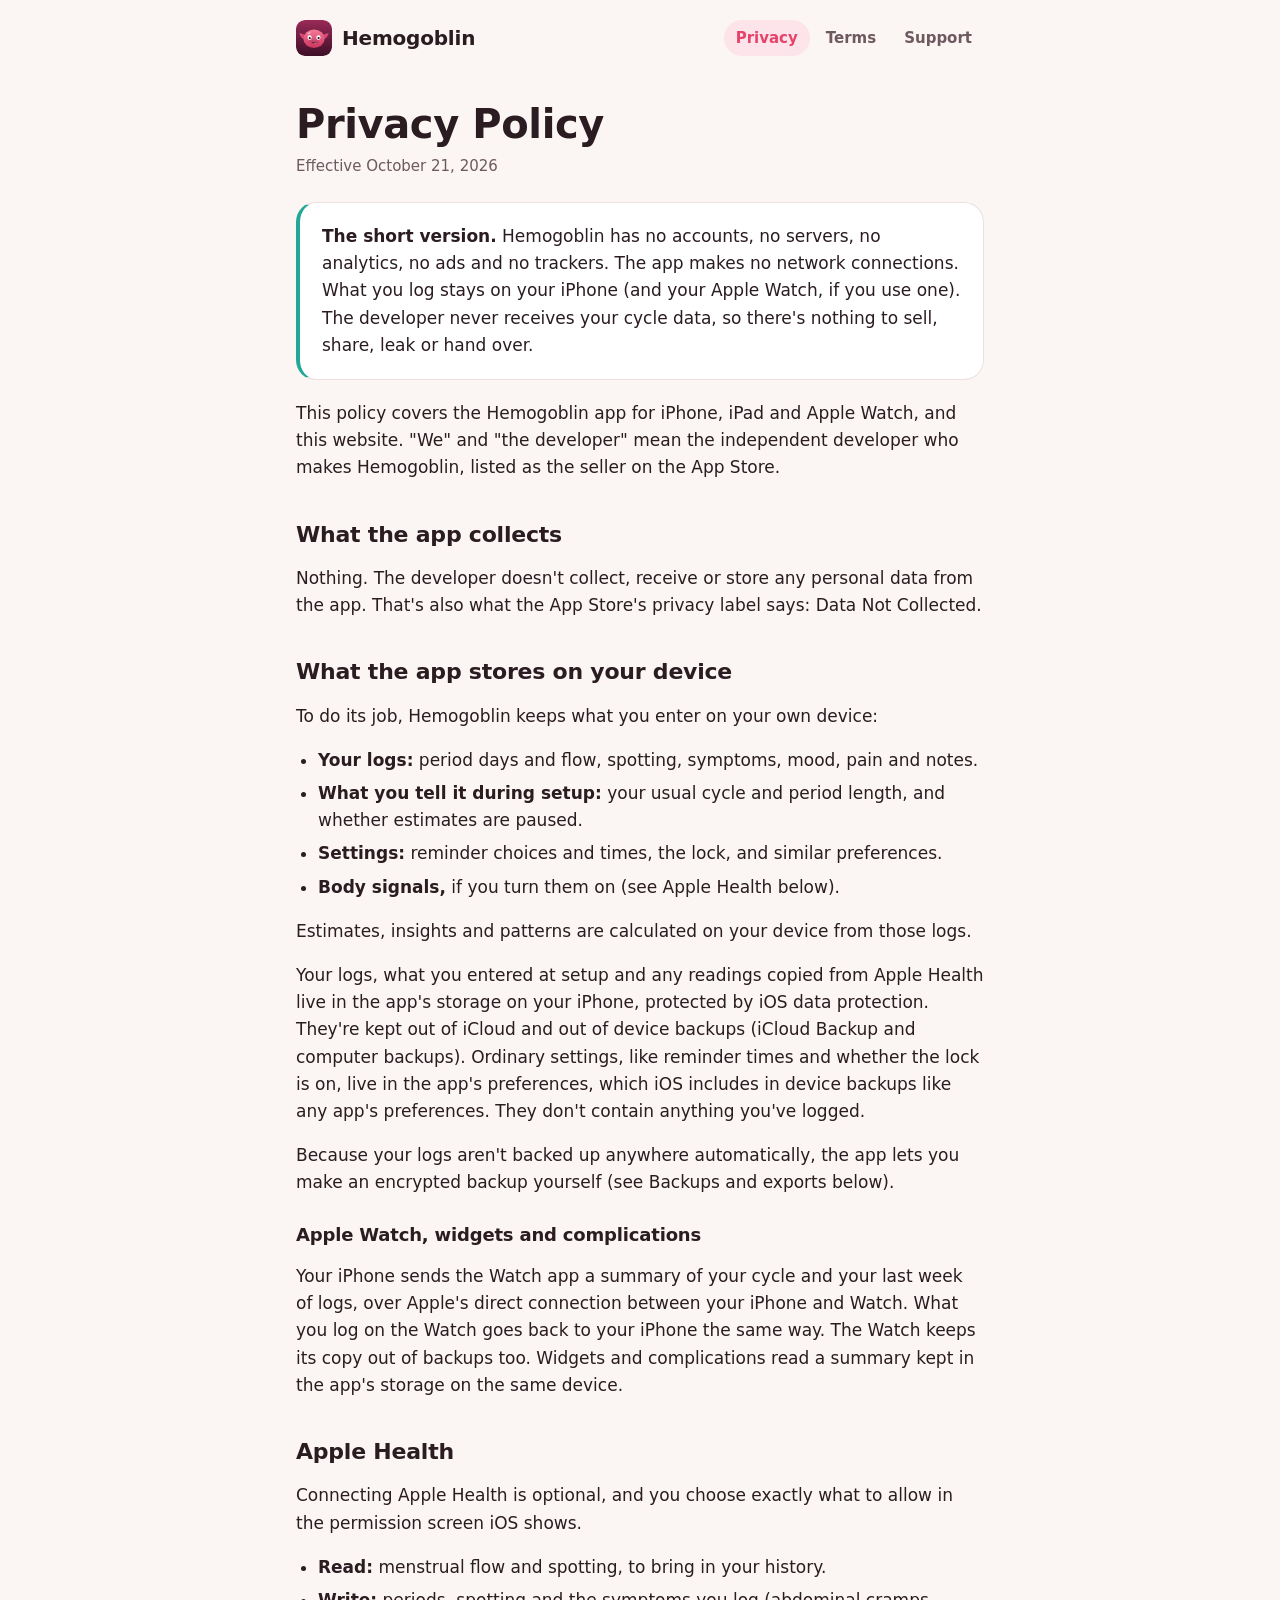
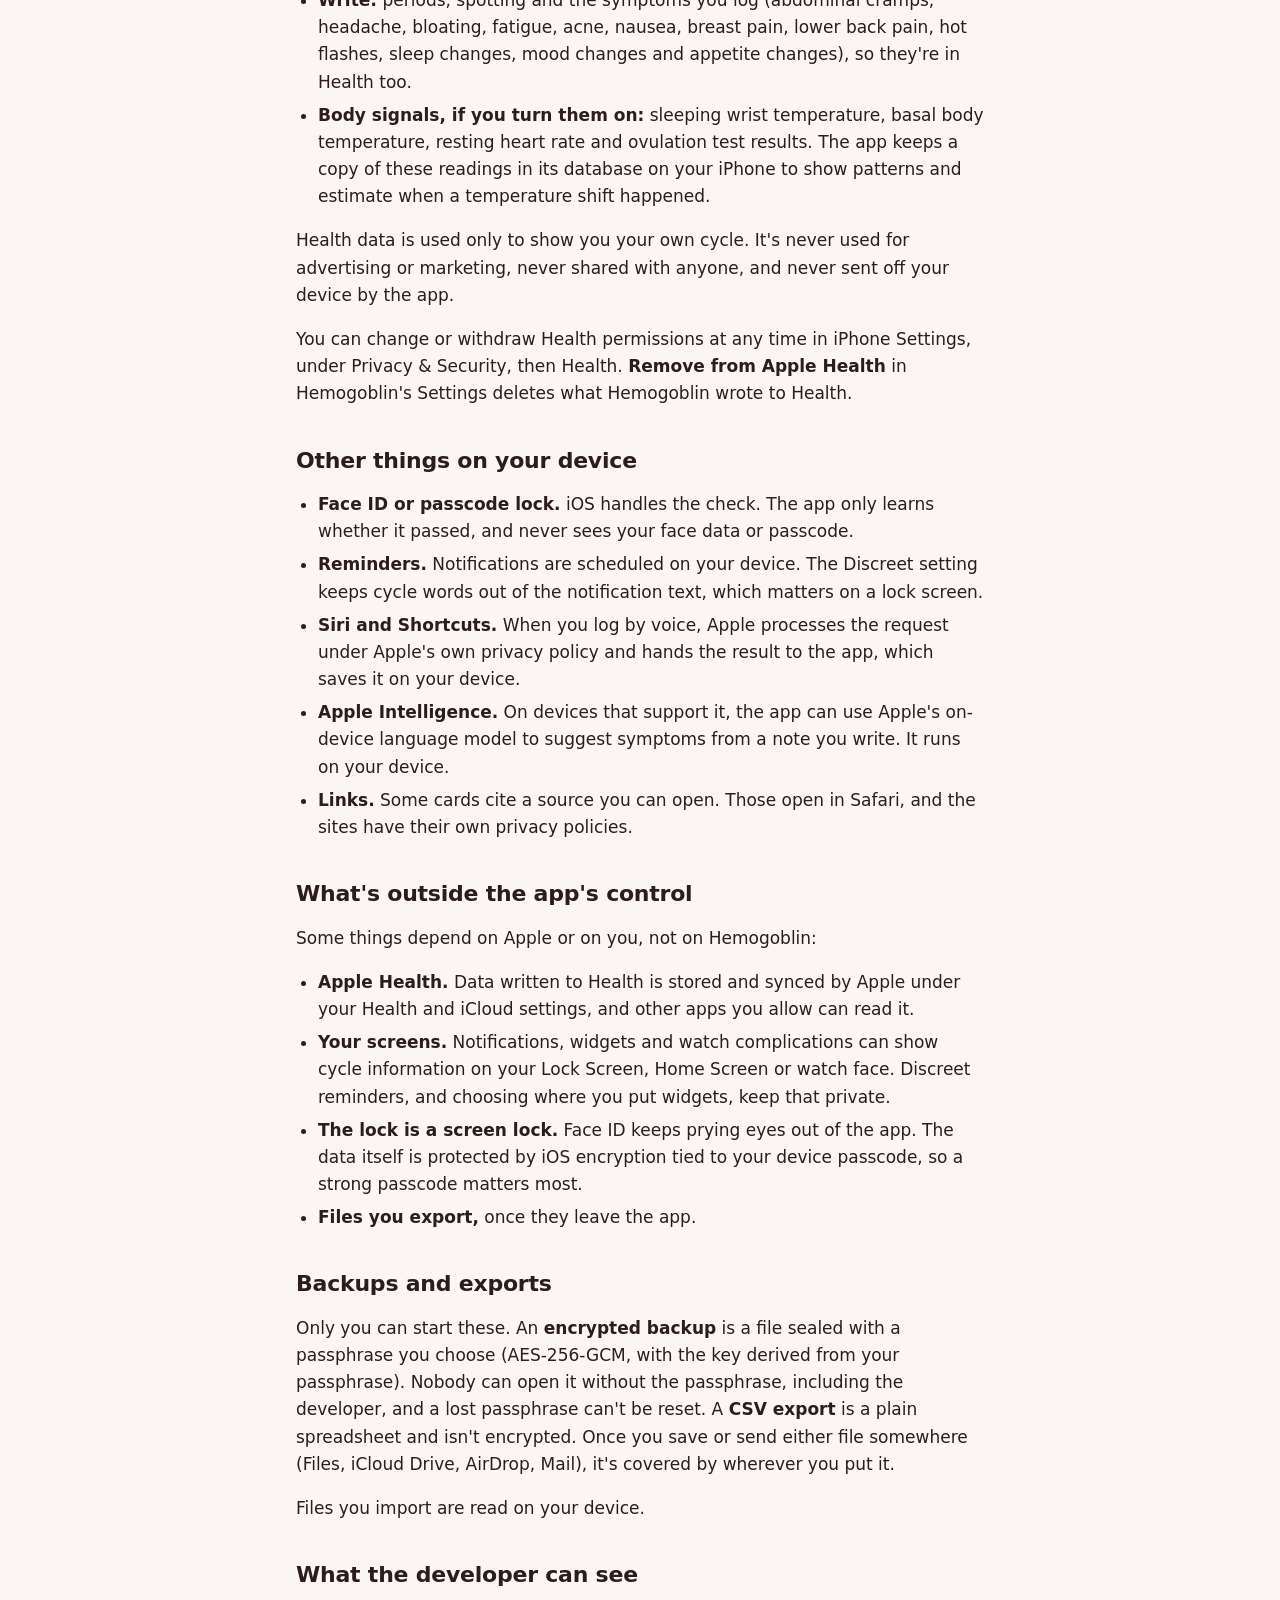
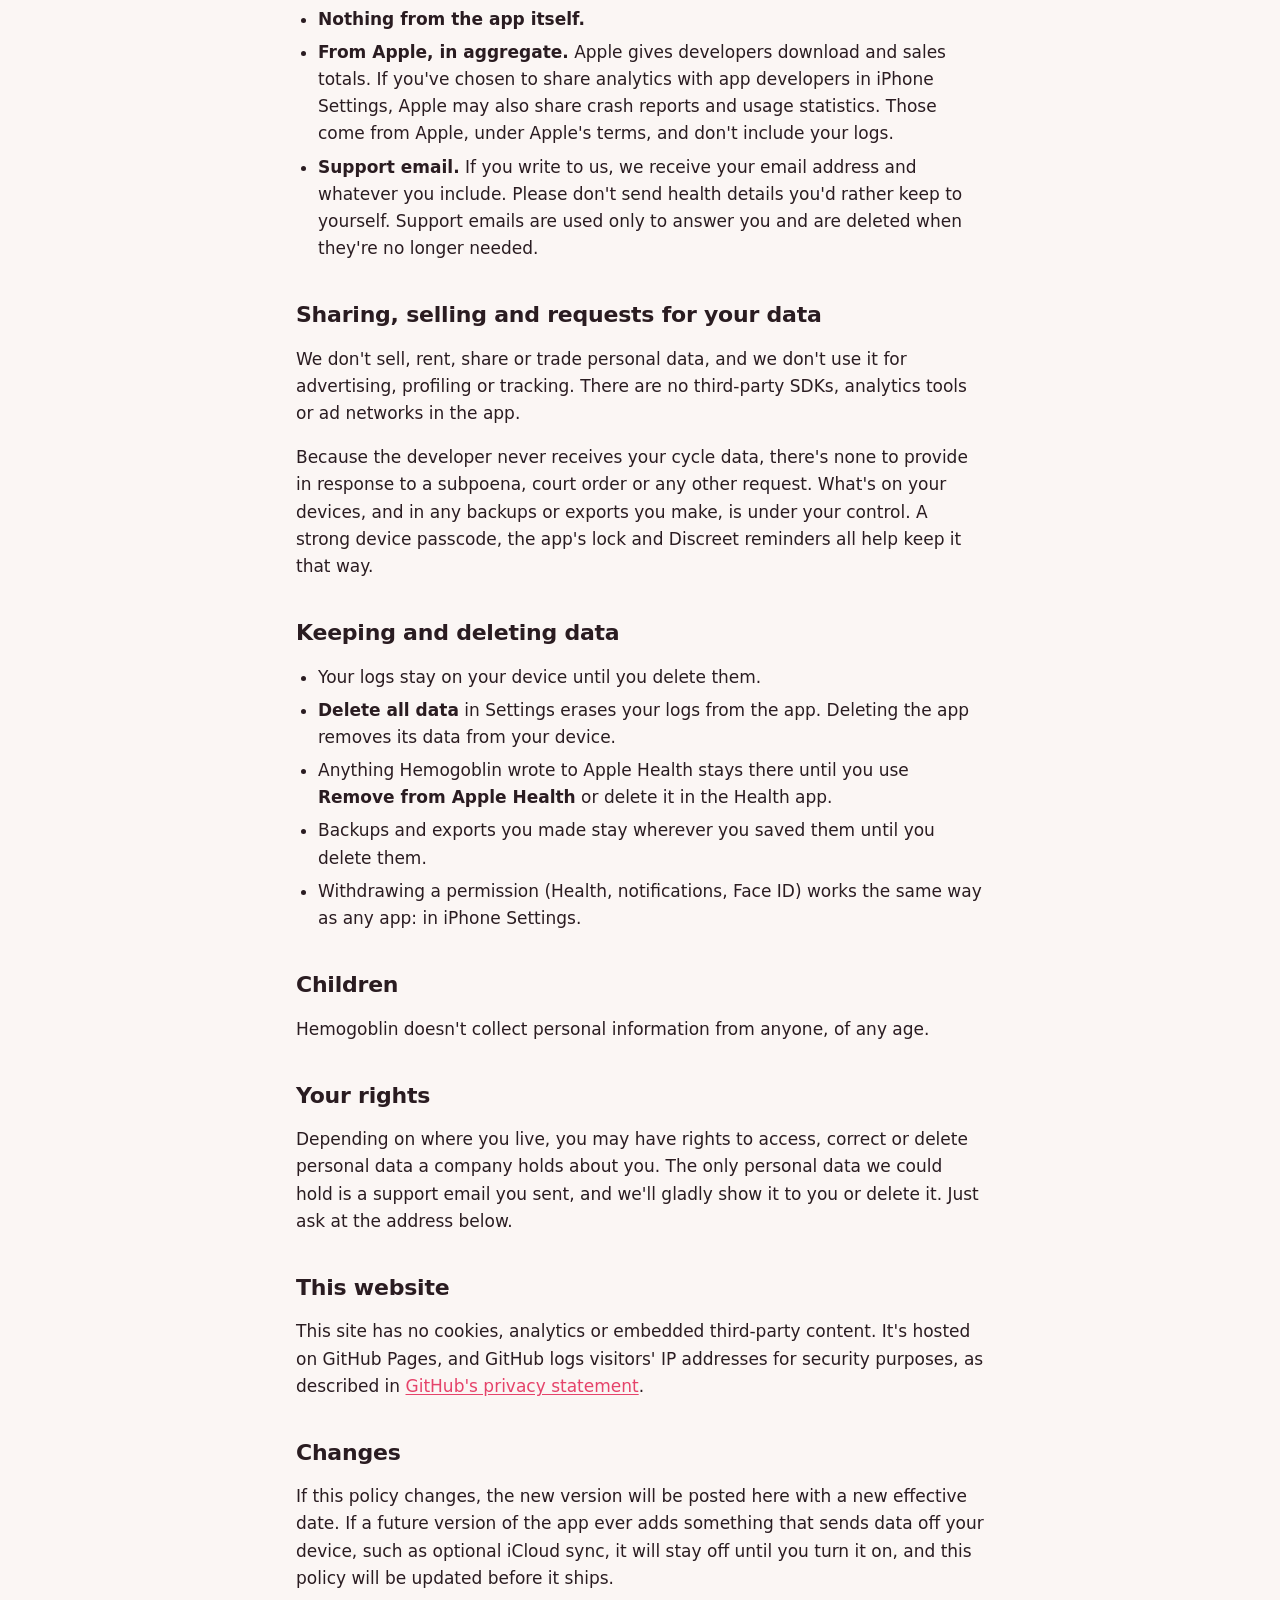
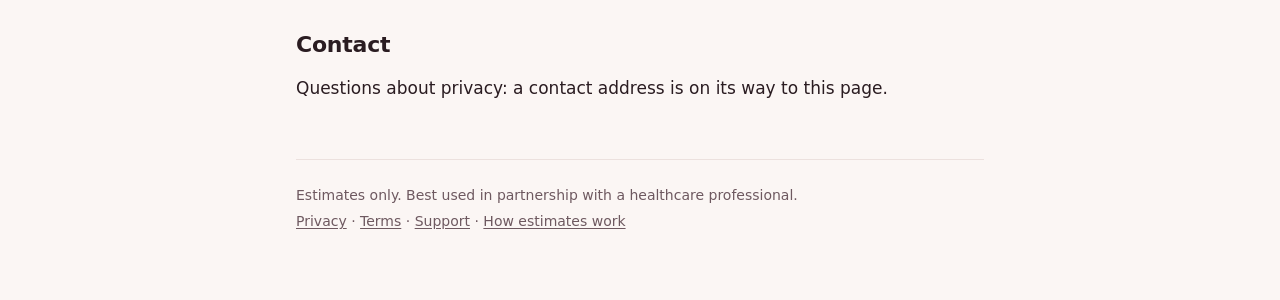
==== privacy/index.html @ 52c49956 "Privacy policy, terms, support and how estimates work Co-Authored-By: Claude Opus 5.5 <noreply@anthr" ====
<!doctype html>
<html lang="en">
<head>
<meta charset="utf-8">
<meta name="viewport" content="width=device-width, initial-scale=1">
<title>Privacy Policy · Hemogoblin</title>
<meta name="description" content="Hemogoblin keeps your cycle on your devices. No accounts, no servers, no analytics, no ads.">
<link rel="icon" href="../icon.svg" type="image/svg+xml">
<link rel="stylesheet" href="../style.css">
</head>
<body>
<div class="page">
<header class="top">
  <a class="brand" href="../"><img src="../icon.svg" alt=""><span>Hemogoblin</span></a>
  <nav>
    <a href="../privacy/" aria-current="page">Privacy</a>
    <a href="../terms/">Terms</a>
    <a href="../support/">Support</a>
  </nav>
</header>

<main>
<h1>Privacy Policy</h1>
<p class="meta">Effective October 21, 2026</p>

<div class="card short">
  <p><strong>The short version.</strong> Hemogoblin has no accounts, no servers, no analytics, no ads and no trackers. The app makes no network connections. What you log stays on your iPhone (and your Apple Watch, if you use one). The developer never receives your cycle data, so there's nothing to sell, share, leak or hand over.</p>
</div>

<p>This policy covers the Hemogoblin app for iPhone, iPad and Apple Watch, and this website. "We" and "the developer" mean the independent developer who makes Hemogoblin, listed as the seller on the App Store.</p>

<h2>What the app collects</h2>
<p>Nothing. The developer doesn't collect, receive or store any personal data from the app. That's also what the App Store's privacy label says: Data Not Collected.</p>

<h2>What the app stores on your device</h2>
<p>To do its job, Hemogoblin keeps what you enter on your own device:</p>
<ul>
  <li><strong>Your logs:</strong> period days and flow, spotting, symptoms, mood, pain and notes.</li>
  <li><strong>What you tell it during setup:</strong> your usual cycle and period length, and whether estimates are paused.</li>
  <li><strong>Settings:</strong> reminder choices and times, the lock, and similar preferences.</li>
  <li><strong>Body signals,</strong> if you turn them on (see Apple Health below).</li>
</ul>
<p>Estimates, insights and patterns are calculated on your device from those logs.</p>
<p>Your logs, what you entered at setup and any readings copied from Apple Health live in the app's storage on your iPhone, protected by iOS data protection. They're kept out of iCloud and out of device backups (iCloud Backup and computer backups). Ordinary settings, like reminder times and whether the lock is on, live in the app's preferences, which iOS includes in device backups like any app's preferences. They don't contain anything you've logged.</p>
<p>Because your logs aren't backed up anywhere automatically, the app lets you make an encrypted backup yourself (see Backups and exports below).</p>

<h3>Apple Watch, widgets and complications</h3>
<p>Your iPhone sends the Watch app a summary of your cycle and your last week of logs, over Apple's direct connection between your iPhone and Watch. What you log on the Watch goes back to your iPhone the same way. The Watch keeps its copy out of backups too. Widgets and complications read a summary kept in the app's storage on the same device.</p>

<h2>Apple Health</h2>
<p>Connecting Apple Health is optional, and you choose exactly what to allow in the permission screen iOS shows.</p>
<ul>
  <li><strong>Read:</strong> menstrual flow and spotting, to bring in your history.</li>
  <li><strong>Write:</strong> periods, spotting and the symptoms you log (abdominal cramps, headache, bloating, fatigue, acne, nausea, breast pain, lower back pain, hot flashes, sleep changes, mood changes and appetite changes), so they're in Health too.</li>
  <li><strong>Body signals, if you turn them on:</strong> sleeping wrist temperature, basal body temperature, resting heart rate and ovulation test results. The app keeps a copy of these readings in its database on your iPhone to show patterns and estimate when a temperature shift happened.</li>
</ul>
<p>Health data is used only to show you your own cycle. It's never used for advertising or marketing, never shared with anyone, and never sent off your device by the app.</p>
<p>You can change or withdraw Health permissions at any time in iPhone Settings, under Privacy &amp; Security, then Health. <strong>Remove from Apple Health</strong> in Hemogoblin's Settings deletes what Hemogoblin wrote to Health.</p>

<h2>Other things on your device</h2>
<ul>
  <li><strong>Face ID or passcode lock.</strong> iOS handles the check. The app only learns whether it passed, and never sees your face data or passcode.</li>
  <li><strong>Reminders.</strong> Notifications are scheduled on your device. The Discreet setting keeps cycle words out of the notification text, which matters on a lock screen.</li>
  <li><strong>Siri and Shortcuts.</strong> When you log by voice, Apple processes the request under Apple's own privacy policy and hands the result to the app, which saves it on your device.</li>
  <li><strong>Apple Intelligence.</strong> On devices that support it, the app can use Apple's on-device language model to suggest symptoms from a note you write. It runs on your device.</li>
  <li><strong>Links.</strong> Some cards cite a source you can open. Those open in Safari, and the sites have their own privacy policies.</li>
</ul>

<h2>What's outside the app's control</h2>
<p>Some things depend on Apple or on you, not on Hemogoblin:</p>
<ul>
  <li><strong>Apple Health.</strong> Data written to Health is stored and synced by Apple under your Health and iCloud settings, and other apps you allow can read it.</li>
  <li><strong>Your screens.</strong> Notifications, widgets and watch complications can show cycle information on your Lock Screen, Home Screen or watch face. Discreet reminders, and choosing where you put widgets, keep that private.</li>
  <li><strong>The lock is a screen lock.</strong> Face ID keeps prying eyes out of the app. The data itself is protected by iOS encryption tied to your device passcode, so a strong passcode matters most.</li>
  <li><strong>Files you export,</strong> once they leave the app.</li>
</ul>

<h2>Backups and exports</h2>
<p>Only you can start these. An <strong>encrypted backup</strong> is a file sealed with a passphrase you choose (AES-256-GCM, with the key derived from your passphrase). Nobody can open it without the passphrase, including the developer, and a lost passphrase can't be reset. A <strong>CSV export</strong> is a plain spreadsheet and isn't encrypted. Once you save or send either file somewhere (Files, iCloud Drive, AirDrop, Mail), it's covered by wherever you put it.</p>
<p>Files you import are read on your device.</p>

<h2>What the developer can see</h2>
<ul>
  <li><strong>Nothing from the app itself.</strong></li>
  <li><strong>From Apple, in aggregate.</strong> Apple gives developers download and sales totals. If you've chosen to share analytics with app developers in iPhone Settings, Apple may also share crash reports and usage statistics. Those come from Apple, under Apple's terms, and don't include your logs.</li>
  <li><strong>Support email.</strong> If you write to us, we receive your email address and whatever you include. Please don't send health details you'd rather keep to yourself. Support emails are used only to answer you and are deleted when they're no longer needed.</li>
</ul>

<h2>Sharing, selling and requests for your data</h2>
<p>We don't sell, rent, share or trade personal data, and we don't use it for advertising, profiling or tracking. There are no third-party SDKs, analytics tools or ad networks in the app.</p>
<p>Because the developer never receives your cycle data, there's none to provide in response to a subpoena, court order or any other request. What's on your devices, and in any backups or exports you make, is under your control. A strong device passcode, the app's lock and Discreet reminders all help keep it that way.</p>

<h2>Keeping and deleting data</h2>
<ul>
  <li>Your logs stay on your device until you delete them.</li>
  <li><strong>Delete all data</strong> in Settings erases your logs from the app. Deleting the app removes its data from your device.</li>
  <li>Anything Hemogoblin wrote to Apple Health stays there until you use <strong>Remove from Apple Health</strong> or delete it in the Health app.</li>
  <li>Backups and exports you made stay wherever you saved them until you delete them.</li>
  <li>Withdrawing a permission (Health, notifications, Face ID) works the same way as any app: in iPhone Settings.</li>
</ul>

<h2>Children</h2>
<p>Hemogoblin doesn't collect personal information from anyone, of any age.</p>

<h2>Your rights</h2>
<p>Depending on where you live, you may have rights to access, correct or delete personal data a company holds about you. The only personal data we could hold is a support email you sent, and we'll gladly show it to you or delete it. Just ask at the address below.</p>

<h2>This website</h2>
<p>This site has no cookies, analytics or embedded third-party content. It's hosted on GitHub Pages, and GitHub logs visitors' IP addresses for security purposes, as described in <a href="https://docs.github.com/en/site-policy/privacy-policies/github-general-privacy-statement">GitHub's privacy statement</a>.</p>

<h2>Changes</h2>
<p>If this policy changes, the new version will be posted here with a new effective date. If a future version of the app ever adds something that sends data off your device, such as optional iCloud sync, it will stay off until you turn it on, and this policy will be updated before it ships.</p>

<h2>Contact</h2>
<p>Questions about privacy: a contact address is on its way to this page.</p>
</main>

<footer>
  <p>Estimates only. Best used in partnership with a healthcare professional.</p>
  <p><a href="../privacy/">Privacy</a> · <a href="../terms/">Terms</a> · <a href="../support/">Support</a> · <a href="../estimates/">How estimates work</a></p>
</footer>
</div>
</body>
</html>
---- style.css ----
:root {
  --bg: #fbf6f4;
  --raised: #f3eae7;
  --card: #ffffff;
  --ink: #2a1c21;
  --ink-2: #6e5960;
  --mute: #a7939a;
  --line: #ece1de;
  --rose: #e5436a;
  --rose-soft: #fde4ea;
  --teal: #23a796;
  --lavender: #8a68dc;
  --gold: #e99a20;
  color-scheme: light dark;
}
@media (prefers-color-scheme: dark) {
  :root {
    --bg: #141013;
    --raised: #1c1619;
    --card: #211a1e;
    --ink: #f7eef1;
    --ink-2: #c8b4bb;
    --mute: #8c7980;
    --line: #34292e;
    --rose: #ff5f84;
    --rose-soft: #3b1b26;
    --teal: #3cc7b4;
    --lavender: #a98cf0;
    --gold: #f5b04a;
  }
}

* { box-sizing: border-box; }
html { -webkit-text-size-adjust: 100%; }
body {
  margin: 0;
  background: var(--bg);
  color: var(--ink);
  font: 17px/1.6 -apple-system, BlinkMacSystemFont, "Segoe UI", system-ui, sans-serif;
  -webkit-font-smoothing: antialiased;
}
.page { max-width: 720px; margin: 0 auto; padding: 0 16px 64px; }

header.top {
  display: flex; align-items: center; justify-content: space-between; gap: 12px;
  flex-wrap: wrap; padding: 20px 0 8px;
}
.brand { display: flex; align-items: center; gap: 10px; color: inherit; text-decoration: none; }
.brand img { width: 36px; height: 36px; border-radius: 9px; }
.brand span { font: 700 20px/1 ui-rounded, -apple-system, system-ui, sans-serif; letter-spacing: -0.01em; }
nav { display: flex; gap: 4px; flex-wrap: wrap; }
nav a {
  color: var(--ink-2); text-decoration: none; font-weight: 600; font-size: 15px;
  padding: 6px 12px; border-radius: 999px;
}
nav a:hover { background: var(--raised); color: var(--ink); }
nav a[aria-current="page"] { background: var(--rose-soft); color: var(--rose); }

h1, h2, h3 { font-family: ui-rounded, -apple-system, system-ui, sans-serif; line-height: 1.2; letter-spacing: -0.01em; }
h1 { font-size: clamp(30px, 6vw, 40px); margin: 36px 0 6px; }
h2 { font-size: 22px; margin: 40px 0 8px; }
h3 { font-size: 18px; margin: 28px 0 4px; }
p, li { color: var(--ink); }
.meta { color: var(--ink-2); font-size: 15px; margin: 0 0 24px; }
a { color: var(--rose); text-underline-offset: 2px; }
ul { padding-left: 22px; }
li { margin: 6px 0; }
strong { font-weight: 650; }

.card {
  background: var(--card); border: 1px solid var(--line); border-radius: 20px;
  padding: 20px 22px; margin: 20px 0;
}
.card > :first-child { margin-top: 0; }
.card > :last-child { margin-bottom: 0; }
.card.short { border-left: 4px solid var(--teal); }
.card.warn { border-left: 4px solid var(--gold); }

.lede { font-size: 20px; color: var(--ink-2); margin: 0 0 28px; }
.hero { text-align: center; padding: 48px 0 16px; }
.hero img { width: 112px; height: 112px; border-radius: 26px; box-shadow: 0 10px 30px rgba(110, 28, 66, 0.25); }
.hero h1 { margin-top: 20px; }
.tiles { display: grid; grid-template-columns: repeat(auto-fit, minmax(190px, 1fr)); gap: 12px; margin: 28px 0; }
.tile {
  display: block; background: var(--card); border: 1px solid var(--line); border-radius: 18px;
  padding: 16px 18px; color: inherit; text-decoration: none;
}
.tile:hover { border-color: var(--rose); }
.tile b { display: block; font: 700 17px/1.3 ui-rounded, -apple-system, system-ui, sans-serif; }
.tile span { color: var(--ink-2); font-size: 15px; }

details { border-top: 1px solid var(--line); padding: 4px 0; }
details:last-of-type { border-bottom: 1px solid var(--line); }
summary {
  cursor: pointer; list-style: none; font-weight: 650; padding: 12px 28px 12px 0; position: relative;
}
summary::-webkit-details-marker { display: none; }
summary::after {
  content: "+"; position: absolute; right: 4px; top: 10px; color: var(--ink-2); font-size: 20px; font-weight: 400;
}
details[open] summary::after { content: "\2212"; }
details > :not(summary) { margin-top: 0; }

.contact {
  display: inline-block; background: var(--rose); color: #fff; text-decoration: none; font-weight: 650;
  padding: 10px 18px; border-radius: 999px; margin: 4px 0 8px; overflow-wrap: anywhere;
}

footer {
  border-top: 1px solid var(--line); margin-top: 56px; padding-top: 20px;
  color: var(--ink-2); font-size: 14px;
}
footer p { color: var(--ink-2); margin: 4px 0; }
footer a { color: var(--ink-2); }
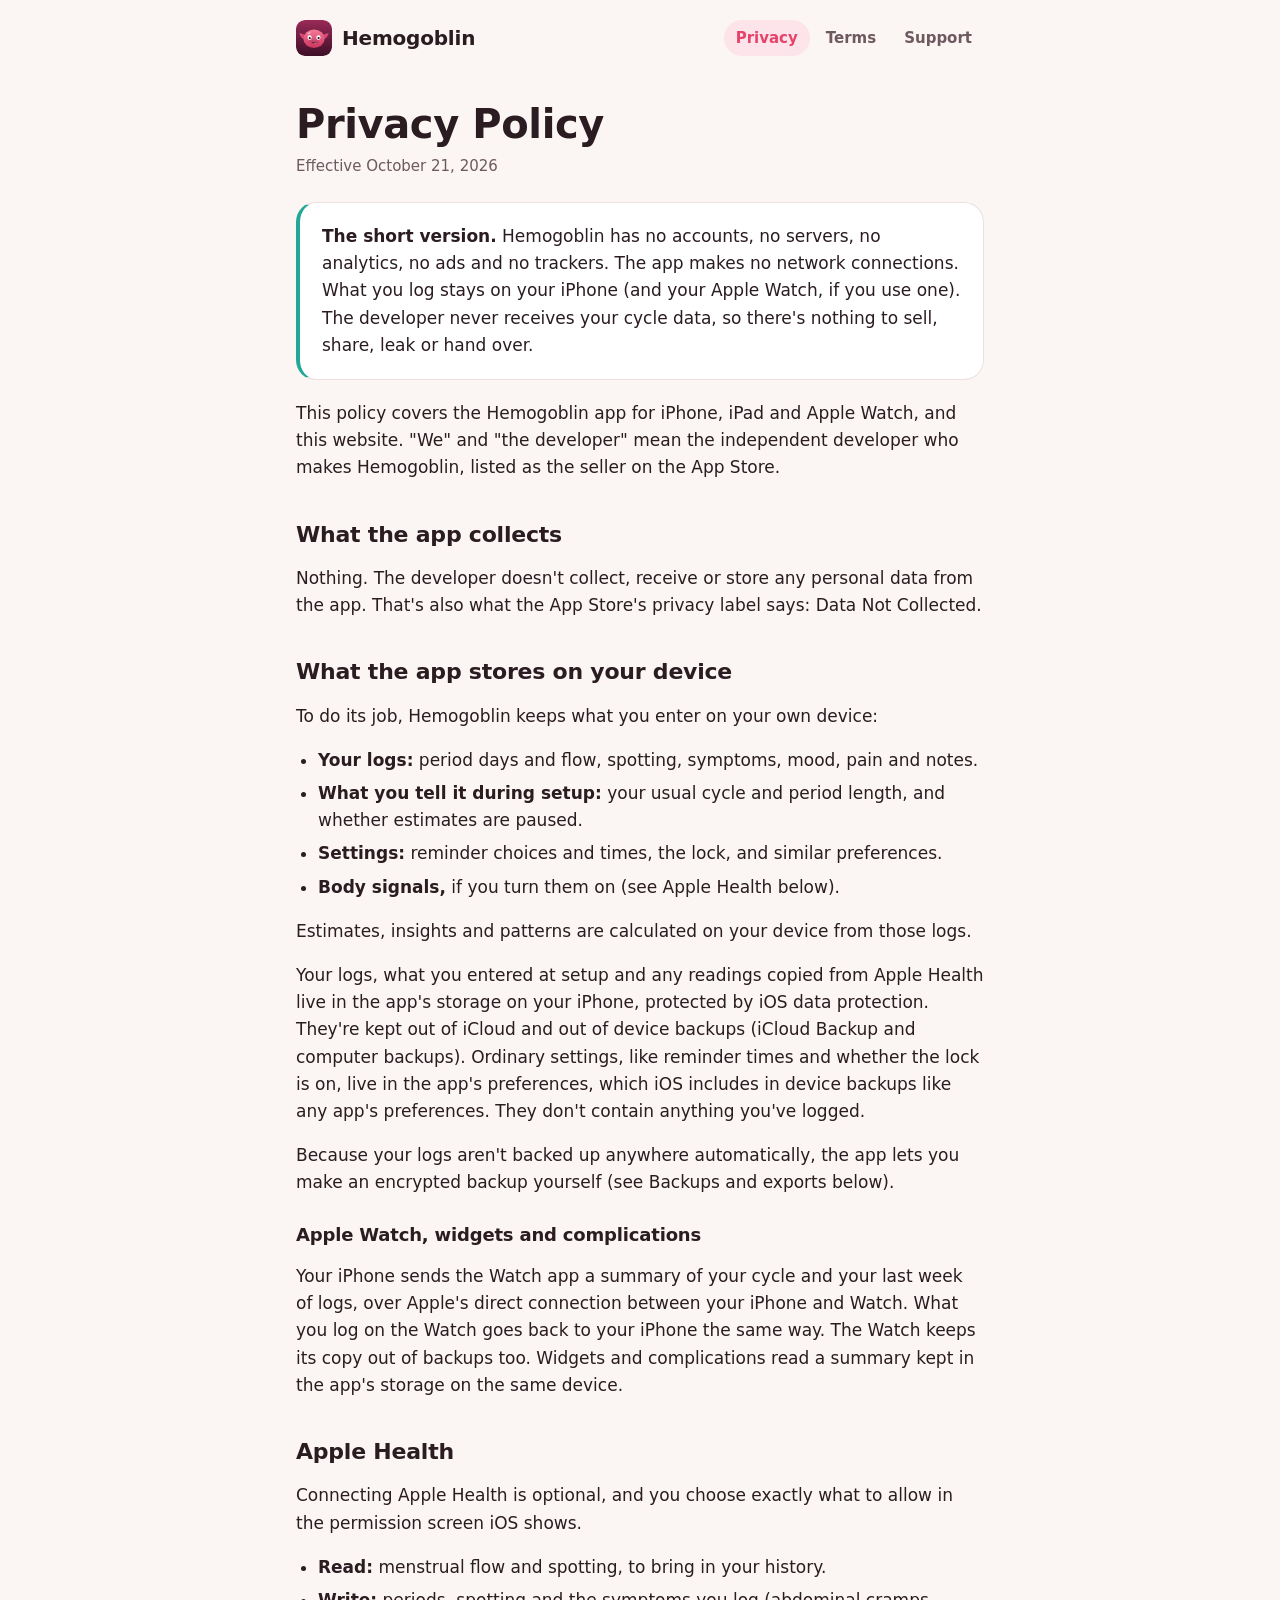
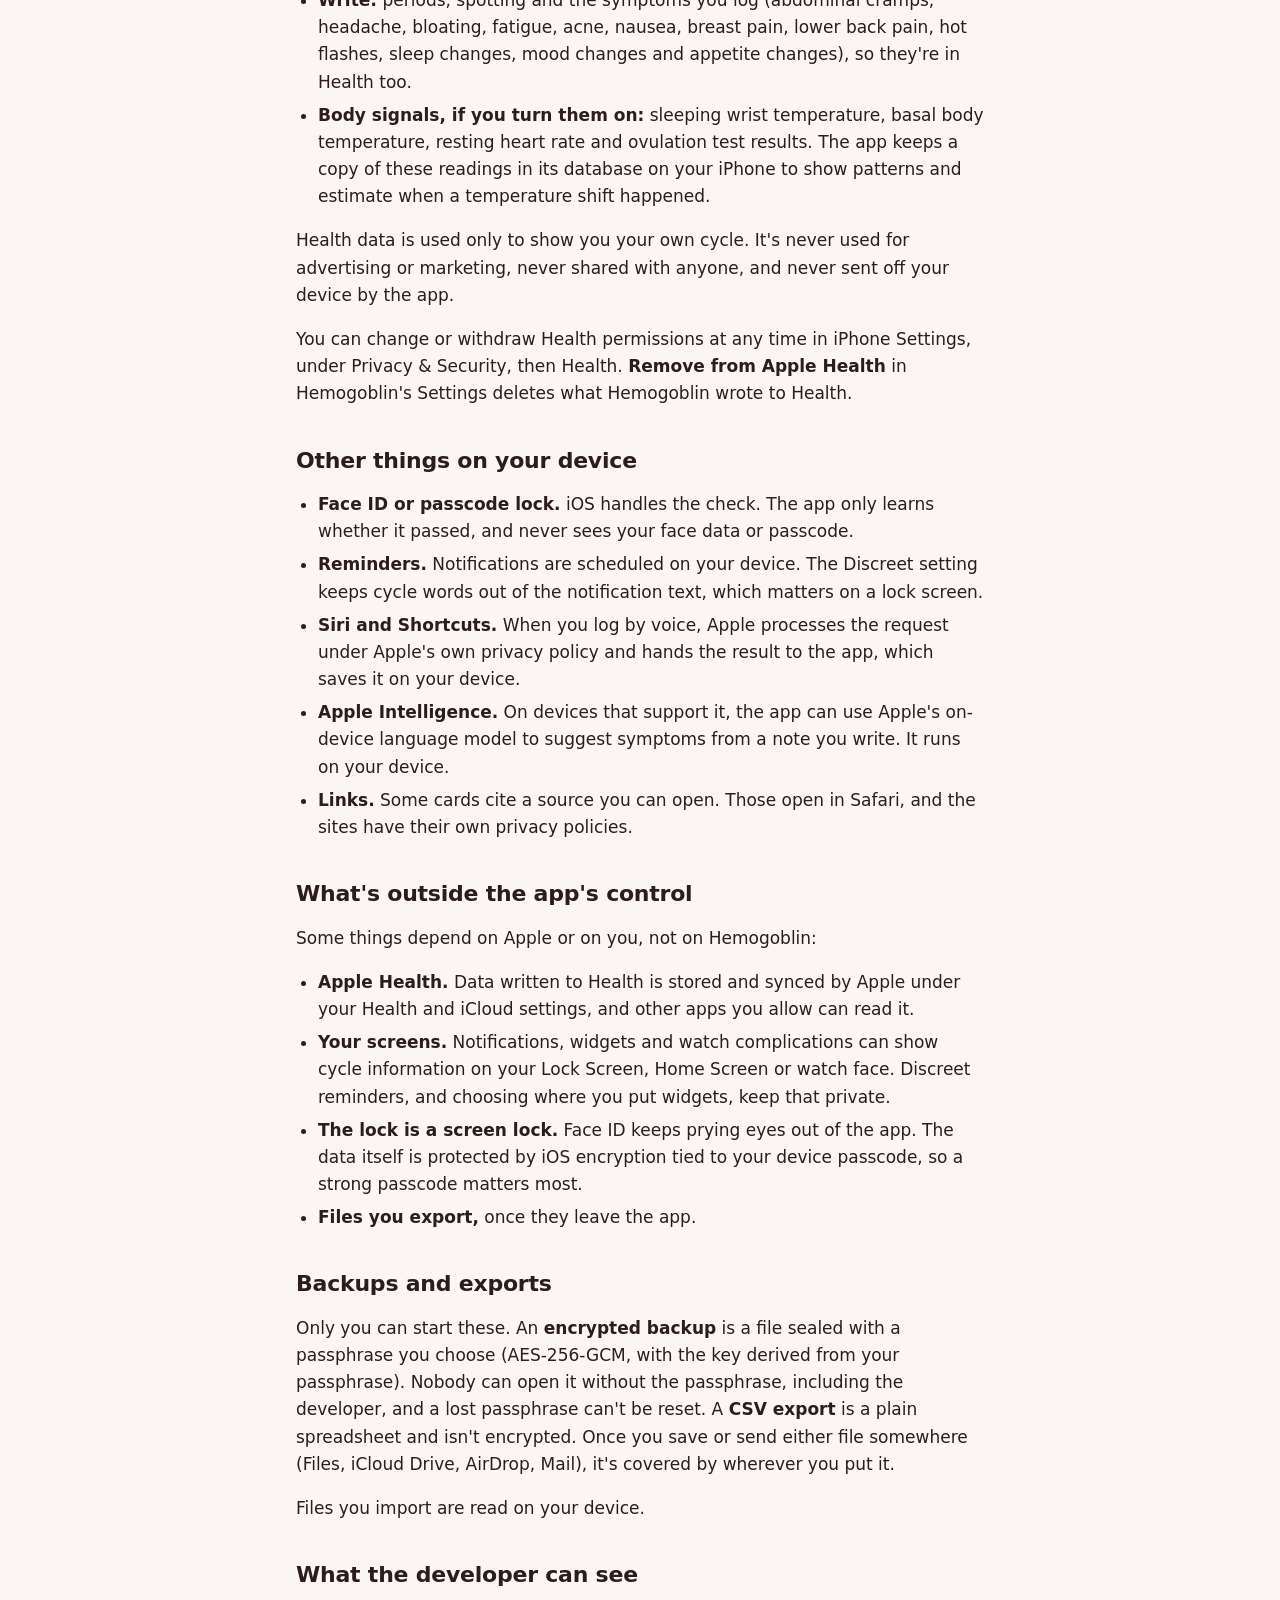
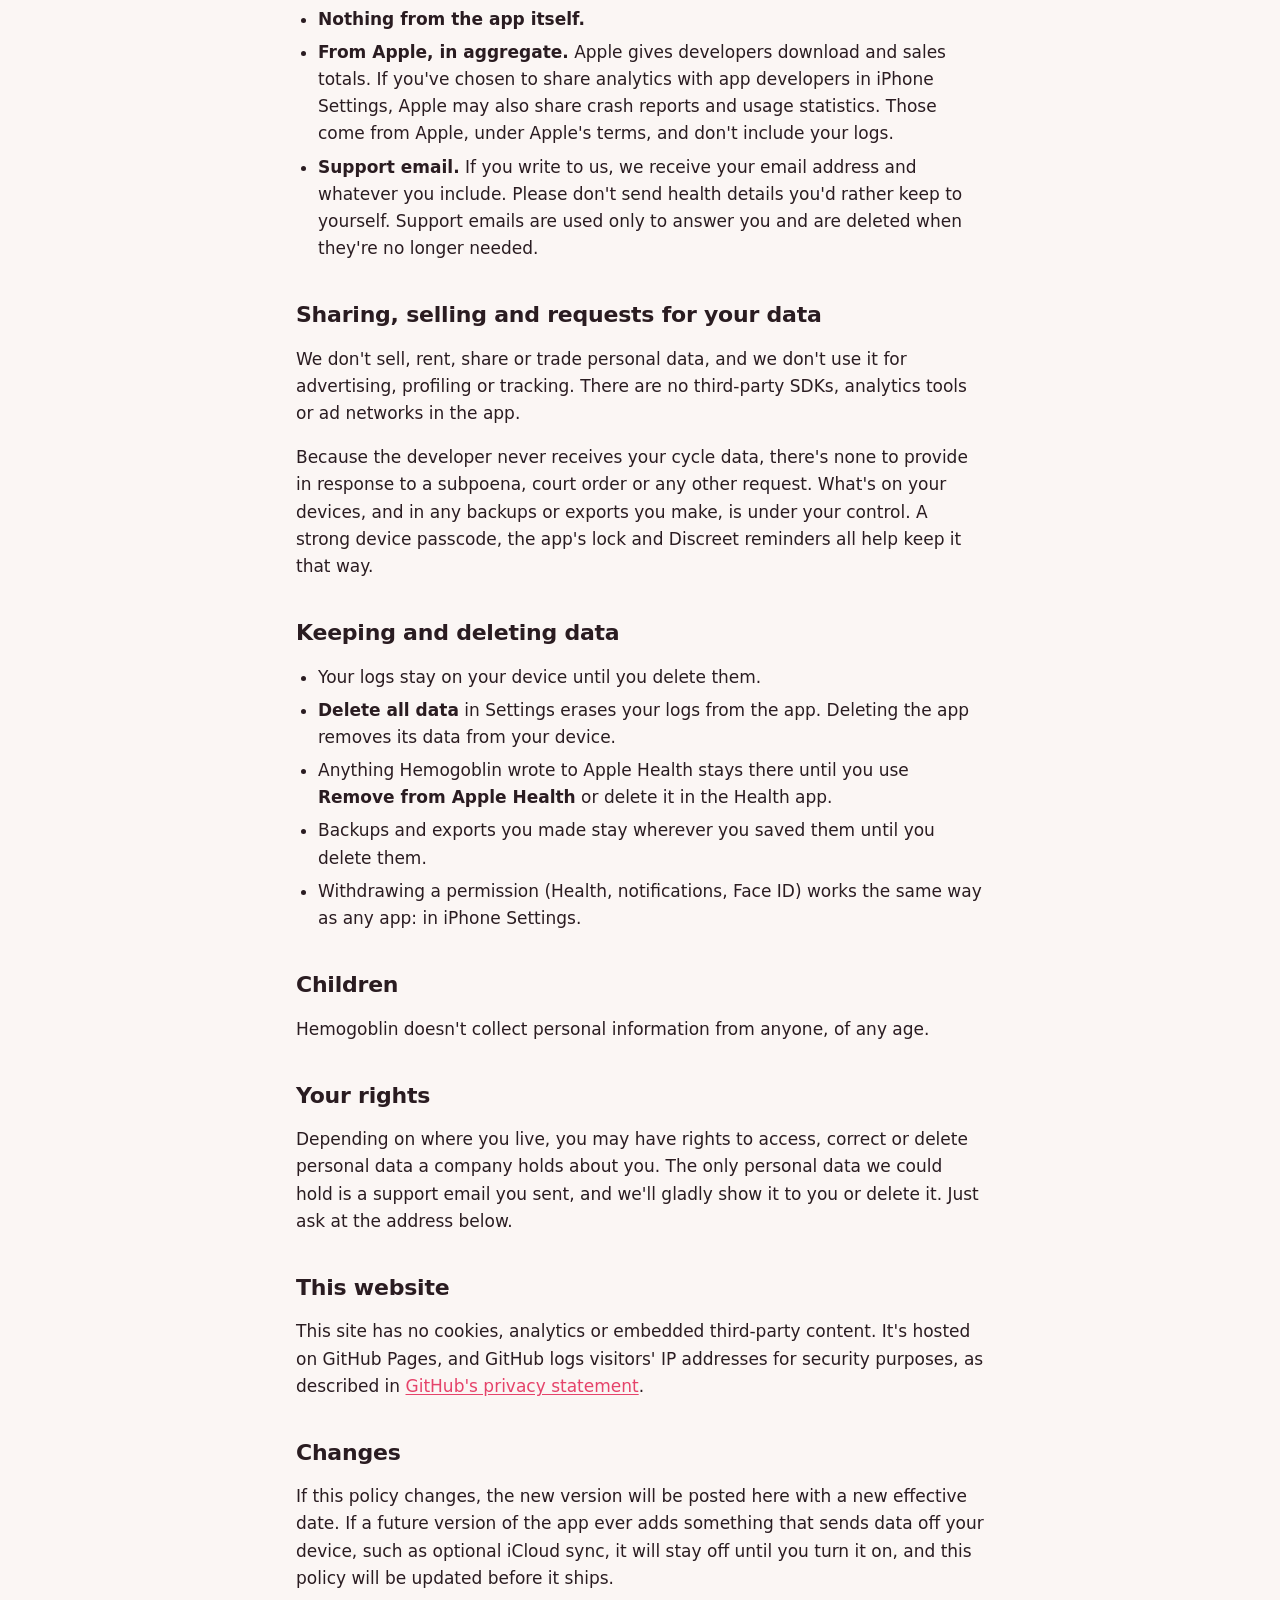
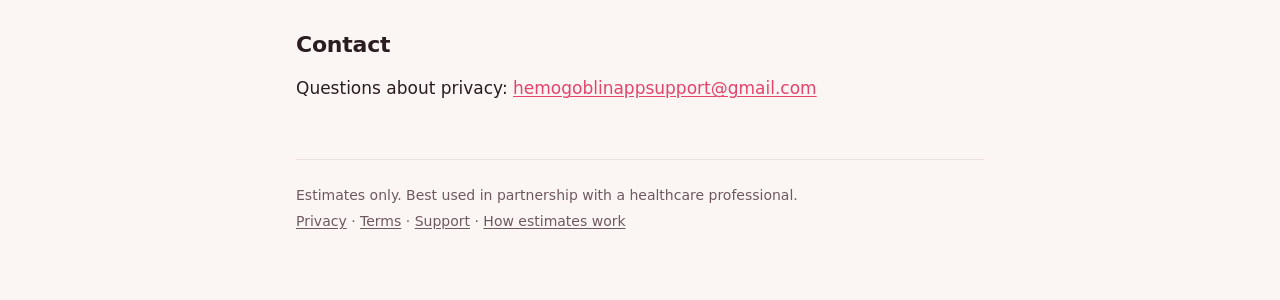
==== commit 9a5e0ef7: "Contact address Co-Authored-By: Claude Opus 5.5 <noreply@anthropic.com>" ====
--- a/privacy/index.html
+++ b/privacy/index.html
@@ -112,7 +112,7 @@
 <p>If this policy changes, the new version will be posted here with a new effective date. If a future version of the app ever adds something that sends data off your device, such as optional iCloud sync, it will stay off until you turn it on, and this policy will be updated before it ships.</p>
 
 <h2>Contact</h2>
-<p>Questions about privacy: a contact address is on its way to this page.</p>
+<p>Questions about privacy: <a href="mailto:hemogoblinappsupport@gmail.com">hemogoblinappsupport@gmail.com</a></p>
 </main>
 
 <footer>
